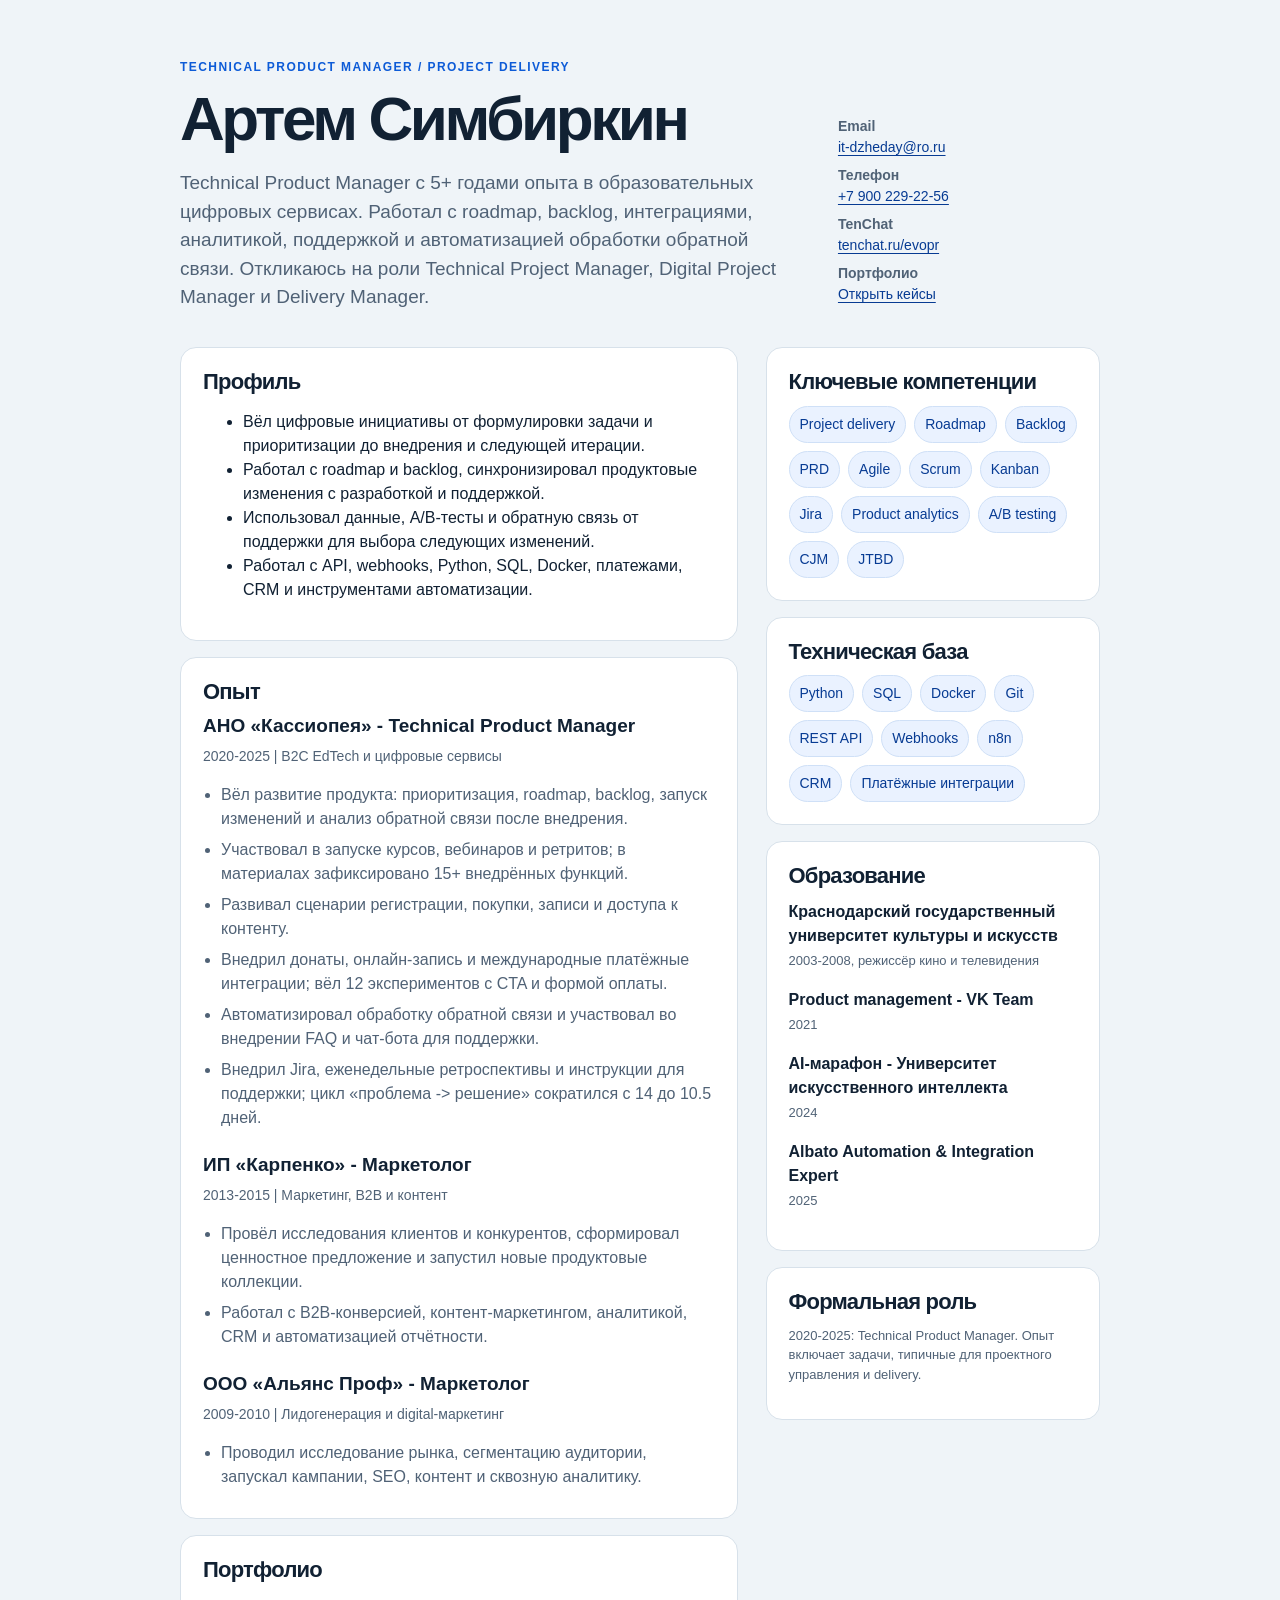
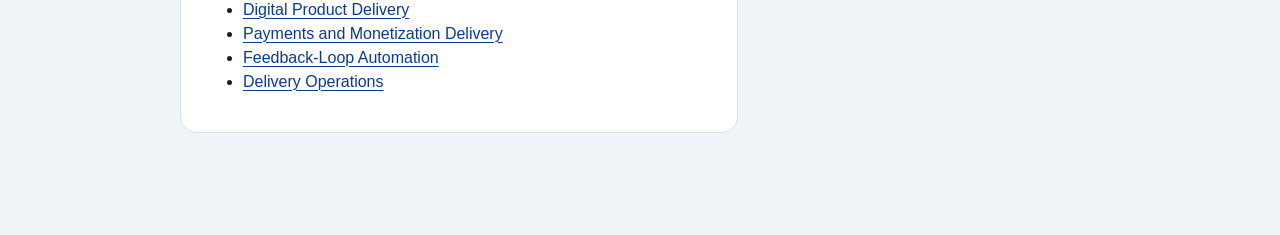
==== resume-technical-project-manager.html @ fcdbf529 "cv commit" ====
<!DOCTYPE html>
<html lang="ru">
<head>
  <meta charset="UTF-8">
  <meta name="viewport" content="width=device-width, initial-scale=1.0">
  <title>Артем Симбиркин | Technical Product Manager</title>
  <link rel="stylesheet" href="assets/portfolio.css">
</head>
<body>
  <main class="resume-page">
    <header class="resume-heading">
      <div>
        <p class="case-kicker">Technical Product Manager / Project Delivery</p>
        <h1>Артем Симбиркин</h1>
        <p class="case-summary">Technical Product Manager с 5+ годами опыта в образовательных цифровых сервисах. Работал с roadmap, backlog, интеграциями, аналитикой, поддержкой и автоматизацией обработки обратной связи. Откликаюсь на роли Technical Project Manager, Digital Project Manager и Delivery Manager.</p>
      </div>
      <aside class="resume-contact">
        <p><strong>Email</strong><br><a href="mailto:it-dzheday@ro.ru">it-dzheday@ro.ru</a></p>
        <p><strong>Телефон</strong><br><a href="tel:+79002292256">+7 900 229-22-56</a></p>
        <p><strong>TenChat</strong><br><a href="https://tenchat.ru/evopr">tenchat.ru/evopr</a></p>
        <p><strong>Портфолио</strong><br><a href="index.html">Открыть кейсы</a></p>
      </aside>
    </header>

    <div class="resume-grid">
      <section>
        <article class="resume-block">
          <h2>Профиль</h2>
          <ul>
            <li>Вёл цифровые инициативы от формулировки задачи и приоритизации до внедрения и следующей итерации.</li>
            <li>Работал с roadmap и backlog, синхронизировал продуктовые изменения с разработкой и поддержкой.</li>
            <li>Использовал данные, A/B-тесты и обратную связь от поддержки для выбора следующих изменений.</li>
            <li>Работал с API, webhooks, Python, SQL, Docker, платежами, CRM и инструментами автоматизации.</li>
          </ul>
        </article>

        <article class="resume-block">
          <h2>Опыт</h2>
          <div class="experience-item">
            <h3>АНО «Кассиопея» - Technical Product Manager</h3>
            <p class="experience-meta">2020-2025 | B2C EdTech и цифровые сервисы</p>
            <ul>
              <li>Вёл развитие продукта: приоритизация, roadmap, backlog, запуск изменений и анализ обратной связи после внедрения.</li>
              <li>Участвовал в запуске курсов, вебинаров и ретритов; в материалах зафиксировано 15+ внедрённых функций.</li>
              <li>Развивал сценарии регистрации, покупки, записи и доступа к контенту.</li>
              <li>Внедрил донаты, онлайн-запись и международные платёжные интеграции; вёл 12 экспериментов с CTA и формой оплаты.</li>
              <li>Автоматизировал обработку обратной связи и участвовал во внедрении FAQ и чат-бота для поддержки.</li>
              <li>Внедрил Jira, еженедельные ретроспективы и инструкции для поддержки; цикл «проблема -> решение» сократился с 14 до 10.5 дней.</li>
            </ul>
          </div>
          <div class="experience-item">
            <h3>ИП «Карпенко» - Маркетолог</h3>
            <p class="experience-meta">2013-2015 | Маркетинг, B2B и контент</p>
            <ul>
              <li>Провёл исследования клиентов и конкурентов, сформировал ценностное предложение и запустил новые продуктовые коллекции.</li>
              <li>Работал с B2B-конверсией, контент-маркетингом, аналитикой, CRM и автоматизацией отчётности.</li>
            </ul>
          </div>
          <div class="experience-item">
            <h3>ООО «Альянс Проф» - Маркетолог</h3>
            <p class="experience-meta">2009-2010 | Лидогенерация и digital-маркетинг</p>
            <ul>
              <li>Проводил исследование рынка, сегментацию аудитории, запускал кампании, SEO, контент и сквозную аналитику.</li>
            </ul>
          </div>
        </article>

        <article class="resume-block">
          <h2>Портфолио</h2>
          <ul>
            <li><a href="cases/digital-product-delivery/case.html">Digital Product Delivery</a></li>
            <li><a href="cases/payments-monetization/case.html">Payments and Monetization Delivery</a></li>
            <li><a href="cases/feedback-automation/case.html">Feedback-Loop Automation</a></li>
            <li><a href="cases/delivery-operations/case.html">Delivery Operations</a></li>
          </ul>
        </article>
      </section>

      <aside>
        <article class="resume-block"><h2>Ключевые компетенции</h2><ul class="chip-list"><li>Project delivery</li><li>Roadmap</li><li>Backlog</li><li>PRD</li><li>Agile</li><li>Scrum</li><li>Kanban</li><li>Jira</li><li>Product analytics</li><li>A/B testing</li><li>CJM</li><li>JTBD</li></ul></article>
        <article class="resume-block"><h2>Техническая база</h2><ul class="chip-list"><li>Python</li><li>SQL</li><li>Docker</li><li>Git</li><li>REST API</li><li>Webhooks</li><li>n8n</li><li>CRM</li><li>Платёжные интеграции</li></ul></article>
        <article class="resume-block"><h2>Образование</h2><p><strong>Краснодарский государственный университет культуры и искусств</strong><br><span class="small-note">2003-2008, режиссёр кино и телевидения</span></p><p><strong>Product management - VK Team</strong><br><span class="small-note">2021</span></p><p><strong>AI-марафон - Университет искусственного интеллекта</strong><br><span class="small-note">2024</span></p><p><strong>Albato Automation &amp; Integration Expert</strong><br><span class="small-note">2025</span></p></article>
        <article class="resume-block"><h2>Формальная роль</h2><p class="small-note">2020-2025: Technical Product Manager. Опыт включает задачи, типичные для проектного управления и delivery.</p></article>
      </aside>
    </div>
  </main>
</body>
</html>
---- assets/portfolio.css ----
:root {
  --ink: #112133;
  --muted: #506276;
  --line: #d7e1ea;
  --canvas: #eff4f8;
  --paper: #ffffff;
  --blue: #0d5bd7;
  --blue-dark: #073b93;
  --blue-soft: #eaf2ff;
  --teal: #087a6f;
  --teal-soft: #e9f8f5;
  --amber: #a85b00;
  --amber-soft: #fff5e6;
  --danger: #a13b42;
  --radius: 16px;
}

* {
  box-sizing: border-box;
}

html {
  scroll-behavior: smooth;
}

body {
  margin: 0;
  background: var(--canvas);
  color: var(--ink);
  font-family: Arial, "Segoe UI", sans-serif;
  font-size: 16px;
  line-height: 1.5;
}

a {
  color: var(--blue-dark);
  text-decoration-thickness: 1px;
  text-underline-offset: 3px;
}

a:hover {
  color: var(--blue);
}

.shell {
  width: min(1160px, calc(100% - 40px));
  margin: 0 auto;
}

.site-header {
  padding: 18px 0;
  border-bottom: 1px solid var(--line);
  background: rgba(255, 255, 255, 0.86);
}

.site-header .shell {
  display: flex;
  align-items: center;
  justify-content: space-between;
  gap: 24px;
}

.brand {
  color: var(--ink);
  font-size: 14px;
  font-weight: 750;
  letter-spacing: 0.03em;
  text-decoration: none;
}

.brand span {
  color: var(--muted);
  font-weight: 500;
}

.nav {
  display: flex;
  flex-wrap: wrap;
  gap: 16px;
  font-size: 14px;
}

.nav a {
  color: var(--muted);
  text-decoration: none;
}

.nav a:hover {
  color: var(--blue);
}

.hero {
  padding: 82px 0 60px;
  background:
    radial-gradient(circle at 84% 14%, #d7ebff 0, rgba(215, 235, 255, 0) 28%),
    linear-gradient(140deg, #ffffff 0, #f0f7ff 100%);
}

.hero-grid {
  display: grid;
  grid-template-columns: minmax(0, 1.35fr) minmax(280px, 0.65fr);
  gap: 54px;
  align-items: end;
}

.eyebrow,
.case-kicker {
  margin: 0 0 12px;
  color: var(--blue);
  font-size: 12px;
  font-weight: 750;
  letter-spacing: 0.12em;
  text-transform: uppercase;
}

h1,
h2,
h3,
p {
  margin-top: 0;
}

h1 {
  max-width: 850px;
  margin-bottom: 20px;
  font-size: clamp(42px, 6vw, 76px);
  line-height: 0.99;
  letter-spacing: -0.055em;
}

h2 {
  margin-bottom: 16px;
  font-size: clamp(28px, 3.3vw, 42px);
  line-height: 1.08;
  letter-spacing: -0.035em;
}

h3 {
  margin-bottom: 8px;
  font-size: 19px;
  line-height: 1.2;
}

.lead {
  max-width: 730px;
  color: var(--muted);
  font-size: 20px;
  line-height: 1.48;
}

.hero-actions {
  display: flex;
  flex-wrap: wrap;
  gap: 12px;
  margin-top: 30px;
}

.button {
  display: inline-flex;
  align-items: center;
  justify-content: center;
  min-height: 44px;
  padding: 10px 16px;
  border: 1px solid var(--blue);
  border-radius: 999px;
  background: var(--blue);
  color: #ffffff;
  font-size: 14px;
  font-weight: 700;
  text-decoration: none;
}

.button:hover {
  background: var(--blue-dark);
  color: #ffffff;
}

.button.secondary {
  background: #ffffff;
  color: var(--blue-dark);
}

.button.secondary:hover {
  background: var(--blue-soft);
  color: var(--blue-dark);
}

.hero-note,
.role-card,
.contact-card,
.case-card,
.fact-card,
.metric-card,
.section-card,
.callout,
.resume-block {
  border: 1px solid var(--line);
  border-radius: var(--radius);
  background: var(--paper);
}

.hero-note {
  padding: 24px;
  box-shadow: 0 14px 36px rgba(22, 49, 76, 0.09);
}

.hero-note strong,
.role-card strong {
  display: block;
  margin-bottom: 5px;
  color: var(--blue-dark);
  font-size: 13px;
  letter-spacing: 0.07em;
  text-transform: uppercase;
}

.hero-note p,
.role-card p,
.contact-card p {
  margin-bottom: 0;
  color: var(--muted);
}

.section {
  padding: 74px 0;
}

.section.tint {
  background: #f8fbfd;
}

.section-heading {
  display: grid;
  grid-template-columns: minmax(0, 0.7fr) minmax(280px, 1.3fr);
  gap: 32px;
  align-items: start;
  margin-bottom: 30px;
}

.section-heading p {
  margin: 0;
  color: var(--muted);
  font-size: 18px;
}

.metrics-grid {
  display: grid;
  grid-template-columns: repeat(4, 1fr);
  gap: 14px;
}

.metric-card {
  min-height: 156px;
  padding: 20px;
}

.metric-card strong {
  display: block;
  margin-bottom: 8px;
  color: var(--blue-dark);
  font-size: clamp(28px, 3vw, 42px);
  line-height: 1;
  letter-spacing: -0.05em;
}

.metric-card span {
  color: var(--muted);
  font-size: 14px;
  line-height: 1.35;
}

.cases-grid {
  display: grid;
  grid-template-columns: repeat(2, minmax(0, 1fr));
  gap: 18px;
}

.case-card {
  display: flex;
  min-height: 315px;
  flex-direction: column;
  padding: 26px;
}

.case-number {
  display: block;
  margin-bottom: 24px;
  color: #92a4b6;
  font-size: 13px;
  font-weight: 750;
  letter-spacing: 0.09em;
}

.case-card p {
  color: var(--muted);
}

.case-card .case-result {
  margin-top: auto;
  padding-top: 18px;
  border-top: 1px solid var(--line);
  color: var(--ink);
  font-size: 14px;
  font-weight: 700;
}

.case-link {
  display: inline-block;
  margin-top: 14px;
  font-weight: 700;
}

.role-grid,
.two-column,
.facts-grid,
.process-grid,
.contact-grid {
  display: grid;
  gap: 16px;
}

.role-grid {
  grid-template-columns: repeat(3, 1fr);
}

.role-card {
  padding: 22px;
}

.role-card:nth-child(2) strong {
  color: var(--teal);
}

.role-card:nth-child(3) strong {
  color: var(--amber);
}

.two-column {
  grid-template-columns: repeat(2, minmax(0, 1fr));
}

.process-grid {
  grid-template-columns: repeat(5, 1fr);
}

.process-step {
  position: relative;
  min-height: 156px;
  padding: 20px 18px;
  border-top: 2px solid var(--blue);
  background: #ffffff;
}

.process-step span {
  display: block;
  margin-bottom: 16px;
  color: var(--blue);
  font-size: 12px;
  font-weight: 750;
}

.process-step p {
  margin: 0;
  color: var(--muted);
  font-size: 14px;
}

.chip-list {
  display: flex;
  flex-wrap: wrap;
  gap: 8px;
  margin: 0;
  padding: 0;
  list-style: none;
}

.chip-list li {
  padding: 7px 10px;
  border: 1px solid #cfe0f7;
  border-radius: 999px;
  background: var(--blue-soft);
  color: var(--blue-dark);
  font-size: 14px;
}

.contact-grid {
  grid-template-columns: 1fr 1fr;
}

.contact-card {
  padding: 28px;
}

.footer {
  padding: 34px 0;
  border-top: 1px solid var(--line);
  color: var(--muted);
  font-size: 13px;
}

.footer .shell {
  display: flex;
  justify-content: space-between;
  gap: 20px;
}

.case-page,
.resume-page {
  width: min(920px, calc(100% - 40px));
  margin: 0 auto;
  padding: 58px 0 86px;
}

.case-heading {
  max-width: 800px;
  margin-bottom: 38px;
}

.case-page h1,
.resume-page h1 {
  font-size: clamp(36px, 5vw, 62px);
}

.case-summary {
  max-width: 770px;
  margin-bottom: 0;
  color: var(--muted);
  font-size: 19px;
}

.facts-grid {
  grid-template-columns: repeat(4, 1fr);
  margin: 30px 0 46px;
}

.fact-card {
  padding: 17px;
}

.fact-card strong {
  display: block;
  margin-bottom: 7px;
  color: var(--blue-dark);
  font-size: 13px;
  letter-spacing: 0.06em;
  text-transform: uppercase;
}

.fact-card span {
  color: var(--muted);
  font-size: 14px;
}

.case-section {
  margin: 44px 0;
}

.case-section > p,
.case-section > ul,
.case-section > ol {
  max-width: 780px;
}

.case-section > p,
.case-section li {
  color: var(--muted);
}

.case-section li {
  margin-bottom: 8px;
}

.section-card {
  padding: 24px;
}

.section-card h3 {
  color: var(--blue-dark);
}

.section-card.teal h3 {
  color: var(--teal);
}

.section-card.amber h3 {
  color: var(--amber);
}

.section-card p:last-child,
.section-card ul:last-child {
  margin-bottom: 0;
}

.case-flow {
  display: grid;
  grid-template-columns: repeat(4, 1fr);
  gap: 10px;
}

.case-flow div {
  min-height: 128px;
  padding: 18px;
  border-radius: 12px;
  background: var(--blue-soft);
}

.case-flow div:nth-child(2) {
  background: #edf6ff;
}

.case-flow div:nth-child(3) {
  background: var(--teal-soft);
}

.case-flow div:nth-child(4) {
  background: var(--amber-soft);
}

.case-flow strong {
  display: block;
  margin-bottom: 8px;
  color: var(--blue-dark);
  font-size: 14px;
}

.case-flow p {
  margin: 0;
  color: var(--muted);
  font-size: 13px;
  line-height: 1.35;
}

.outcome-table {
  width: 100%;
  border-collapse: collapse;
  overflow: hidden;
  border: 1px solid var(--line);
  border-radius: 12px;
  background: #ffffff;
  font-size: 14px;
}

.outcome-table th,
.outcome-table td {
  padding: 13px 14px;
  border-bottom: 1px solid var(--line);
  text-align: left;
  vertical-align: top;
}

.outcome-table tr:last-child td {
  border-bottom: 0;
}

.outcome-table th {
  background: #f7fafd;
  color: var(--ink);
  font-size: 12px;
  letter-spacing: 0.04em;
  text-transform: uppercase;
}

.outcome-table td {
  color: var(--muted);
}

.callout {
  padding: 20px 22px;
  border-left: 4px solid var(--amber);
  background: var(--amber-soft);
  color: #6d4811;
  font-size: 14px;
}

.callout strong {
  color: #7e4d00;
}

.case-footer-links {
  display: flex;
  flex-wrap: wrap;
  gap: 16px;
  padding-top: 24px;
  border-top: 1px solid var(--line);
  font-weight: 700;
}

.resume-heading {
  display: grid;
  grid-template-columns: minmax(0, 1fr) minmax(220px, 0.42fr);
  gap: 34px;
  align-items: end;
  margin-bottom: 35px;
}

.resume-contact {
  color: var(--muted);
  font-size: 14px;
}

.resume-contact p {
  margin-bottom: 7px;
}

.resume-grid {
  display: grid;
  grid-template-columns: minmax(0, 1.25fr) minmax(250px, 0.75fr);
  gap: 28px;
}

.resume-block {
  margin-bottom: 16px;
  padding: 22px;
}

.resume-block h2 {
  margin-bottom: 12px;
  font-size: 22px;
}

.experience-item {
  margin-bottom: 24px;
}

.experience-item:last-child {
  margin-bottom: 0;
}

.experience-meta {
  margin-bottom: 6px;
  color: var(--muted);
  font-size: 14px;
}

.experience-item ul {
  margin-bottom: 0;
  padding-left: 18px;
}

.experience-item li {
  margin-bottom: 7px;
  color: var(--muted);
}

.small-note {
  color: var(--muted);
  font-size: 13px;
}

@media (max-width: 820px) {
  .hero-grid,
  .section-heading,
  .resume-heading,
  .resume-grid {
    grid-template-columns: 1fr;
  }

  .metrics-grid,
  .facts-grid,
  .role-grid,
  .process-grid,
  .case-flow {
    grid-template-columns: repeat(2, 1fr);
  }
}

@media (max-width: 620px) {
  .shell,
  .case-page,
  .resume-page {
    width: min(100% - 28px, 920px);
  }

  .site-header .shell,
  .footer .shell {
    align-items: flex-start;
    flex-direction: column;
  }

  .hero {
    padding: 56px 0 42px;
  }

  .section,
  .case-page,
  .resume-page {
    padding-top: 48px;
    padding-bottom: 48px;
  }

  .cases-grid,
  .two-column,
  .contact-grid,
  .metrics-grid,
  .facts-grid,
  .role-grid,
  .process-grid,
  .case-flow {
    grid-template-columns: 1fr;
  }

  .nav {
    gap: 12px;
  }

  .lead,
  .case-summary {
    font-size: 17px;
  }

  .outcome-table {
    display: block;
    overflow-x: auto;
  }
}

@page {
  size: A4;
  margin: 12mm;
}

@media print {
  :root {
    --canvas: #ffffff;
  }

  body {
    background: #ffffff;
    font-size: 11pt;
  }

  .site-header,
  .footer,
  .hero-actions,
  .case-footer-links {
    display: none;
  }

  .shell,
  .case-page,
  .resume-page {
    width: auto;
    margin: 0;
    padding: 0;
  }

  .hero,
  .section {
    padding: 0 0 10mm;
    background: #ffffff;
  }

  .hero-grid,
  .section-heading,
  .resume-heading,
  .resume-grid,
  .role-grid,
  .metrics-grid,
  .facts-grid,
  .process-grid,
  .case-flow,
  .cases-grid,
  .two-column,
  .contact-grid {
    gap: 7mm;
  }

  h1 {
    font-size: 35pt;
  }

  h2 {
    font-size: 23pt;
  }

  .lead,
  .case-summary {
    font-size: 13pt;
  }

  .case-page h1,
  .resume-page h1 {
    font-size: 30pt;
  }

  .case-section,
  .resume-block,
  .metric-card,
  .fact-card,
  .section-card,
  .case-card,
  .role-card,
  .contact-card,
  .callout {
    break-inside: avoid;
  }

  .case-page {
    padding-bottom: 0;
  }
}
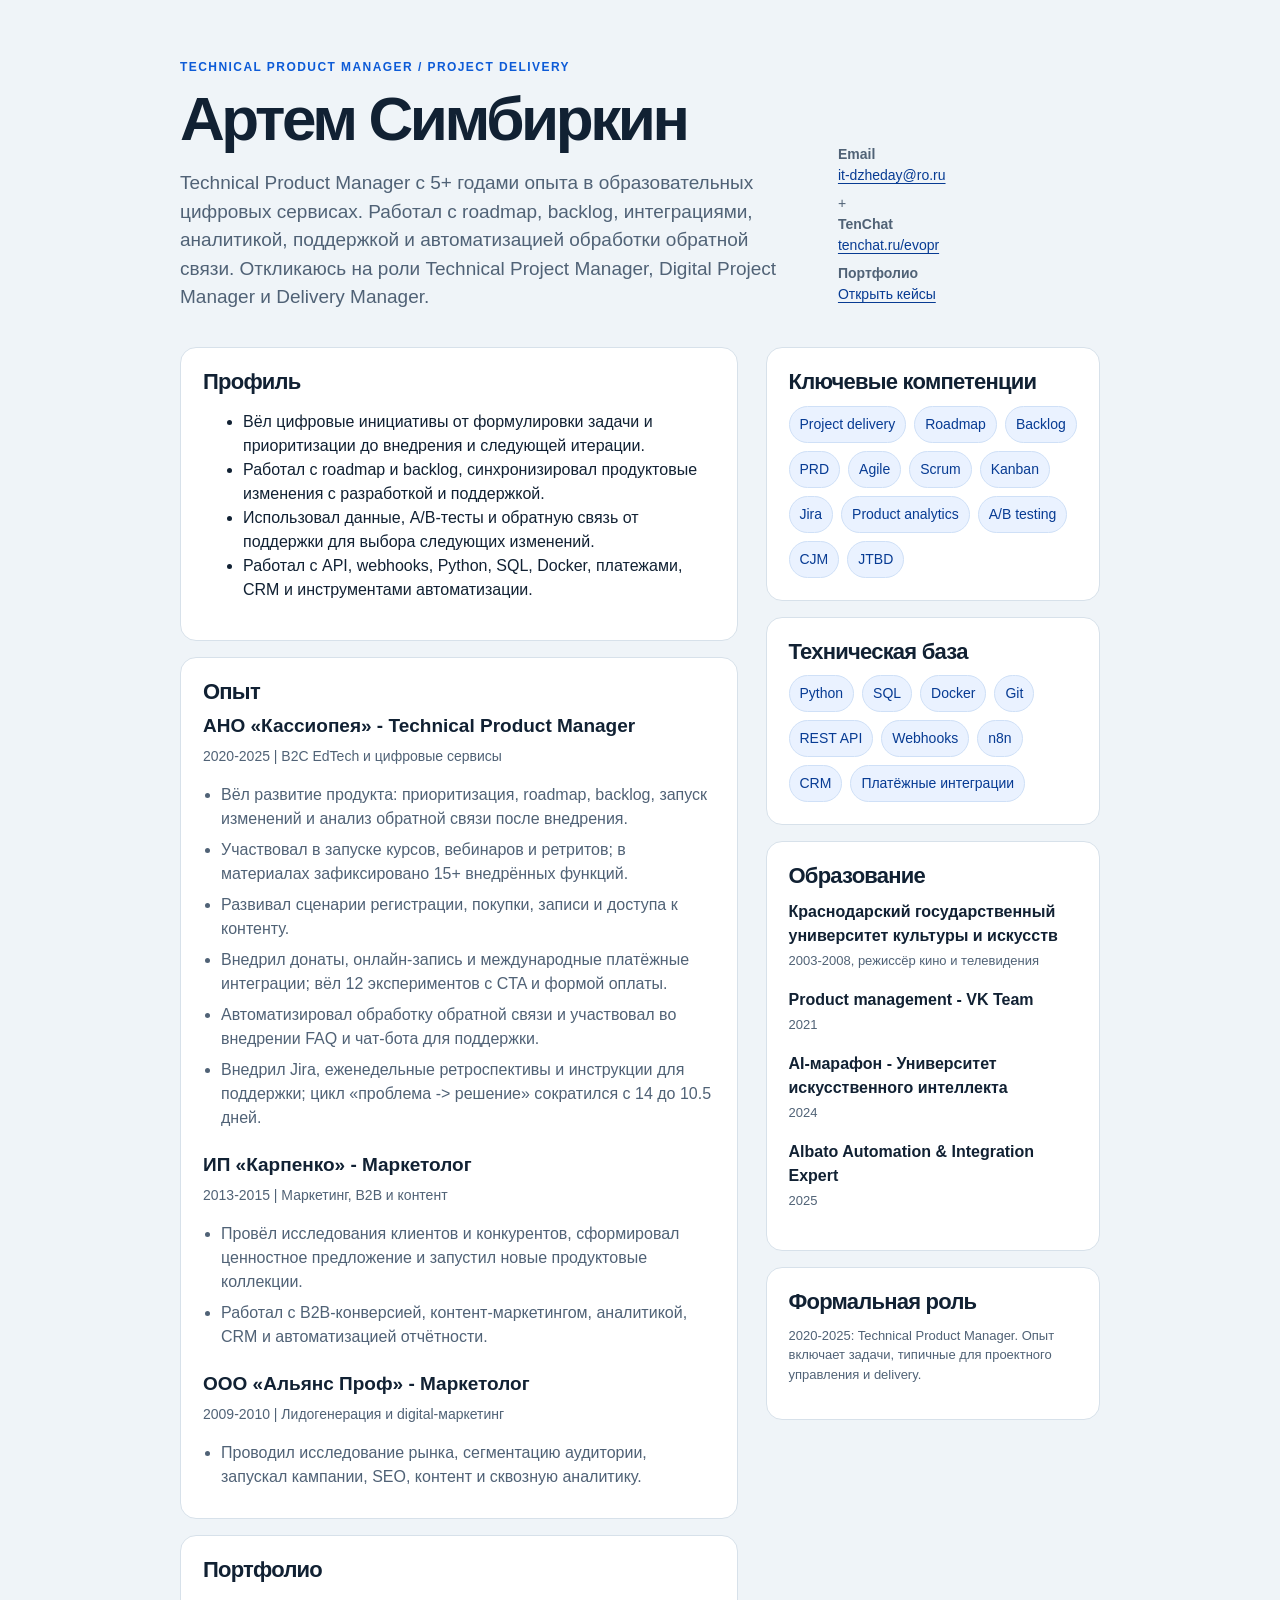
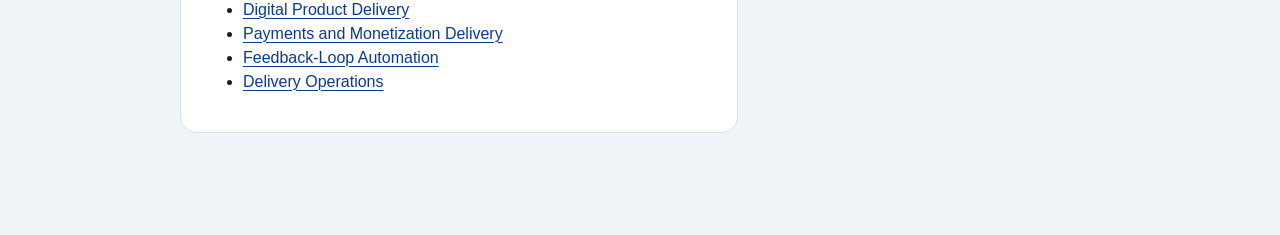
==== commit ce2dadb8: "Update resume-technical-project-manager.html" ====
--- a/resume-technical-project-manager.html
+++ b/resume-technical-project-manager.html
@@ -15,8 +15,7 @@
         <p class="case-summary">Technical Product Manager с 5+ годами опыта в образовательных цифровых сервисах. Работал с roadmap, backlog, интеграциями, аналитикой, поддержкой и автоматизацией обработки обратной связи. Откликаюсь на роли Technical Project Manager, Digital Project Manager и Delivery Manager.</p>
       </div>
       <aside class="resume-contact">
-        <p><strong>Email</strong><br><a href="mailto:it-dzheday@ro.ru">it-dzheday@ro.ru</a></p>
-        <p><strong>Телефон</strong><br><a href="tel:+79002292256">+7 900 229-22-56</a></p>
+        <p><strong>Email</strong><br><a href="mailto:it-dzheday@ro.ru">it-dzheday@ro.ru</a></p>+
         <p><strong>TenChat</strong><br><a href="https://tenchat.ru/evopr">tenchat.ru/evopr</a></p>
         <p><strong>Портфолио</strong><br><a href="index.html">Открыть кейсы</a></p>
       </aside>
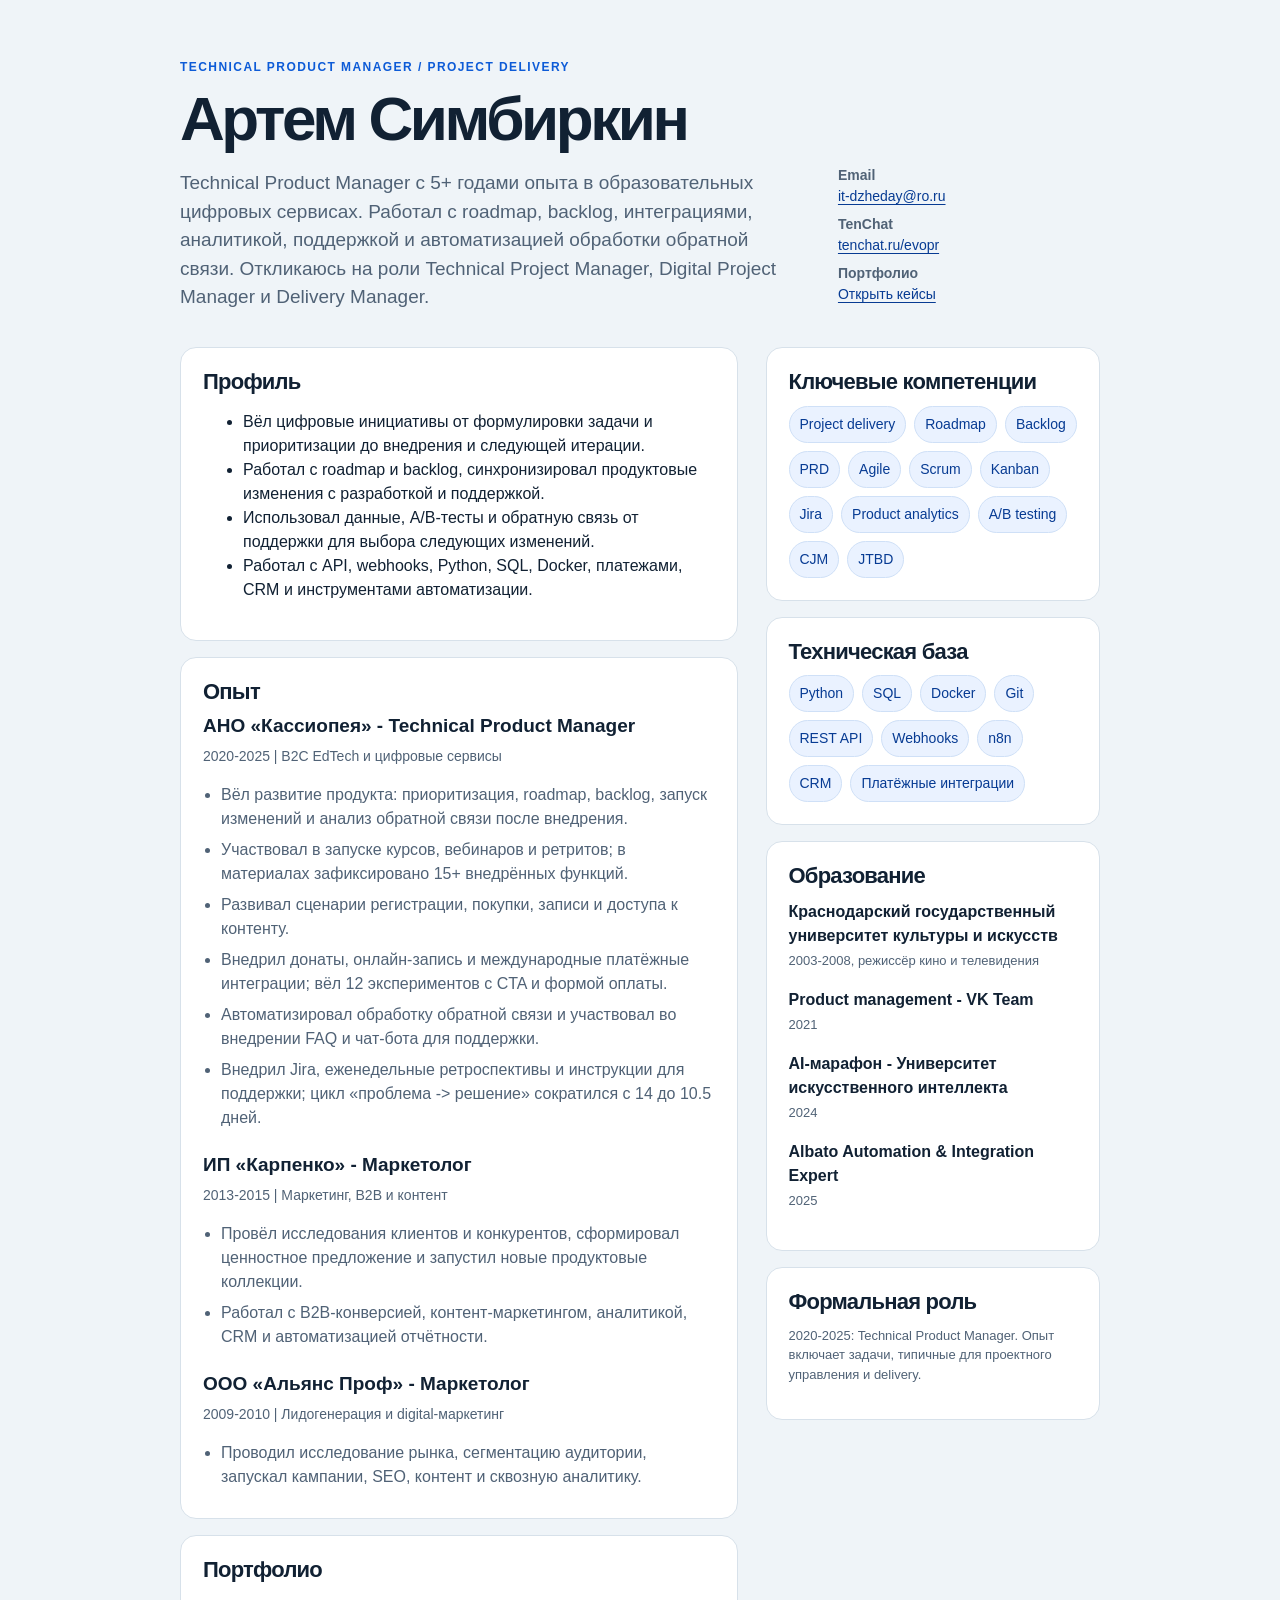
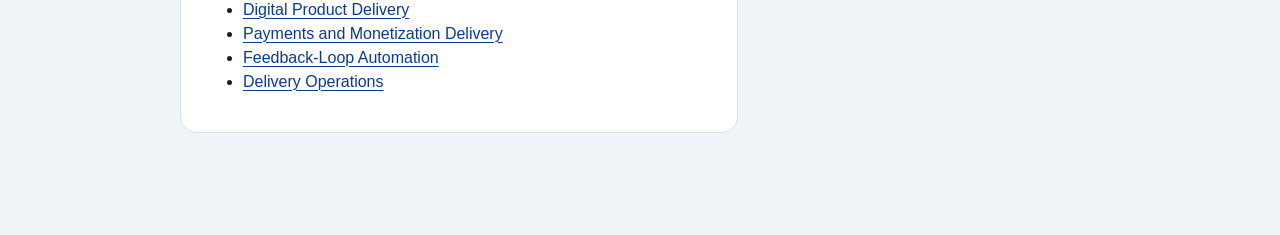
==== commit 1c87c17e: "Update resume-technical-project-manager.html" ====
--- a/resume-technical-project-manager.html
+++ b/resume-technical-project-manager.html
@@ -15,7 +15,7 @@
         <p class="case-summary">Technical Product Manager с 5+ годами опыта в образовательных цифровых сервисах. Работал с roadmap, backlog, интеграциями, аналитикой, поддержкой и автоматизацией обработки обратной связи. Откликаюсь на роли Technical Project Manager, Digital Project Manager и Delivery Manager.</p>
       </div>
       <aside class="resume-contact">
-        <p><strong>Email</strong><br><a href="mailto:it-dzheday@ro.ru">it-dzheday@ro.ru</a></p>+
+        <p><strong>Email</strong><br><a href="mailto:it-dzheday@ro.ru">it-dzheday@ro.ru</a></p>
         <p><strong>TenChat</strong><br><a href="https://tenchat.ru/evopr">tenchat.ru/evopr</a></p>
         <p><strong>Портфолио</strong><br><a href="index.html">Открыть кейсы</a></p>
       </aside>
